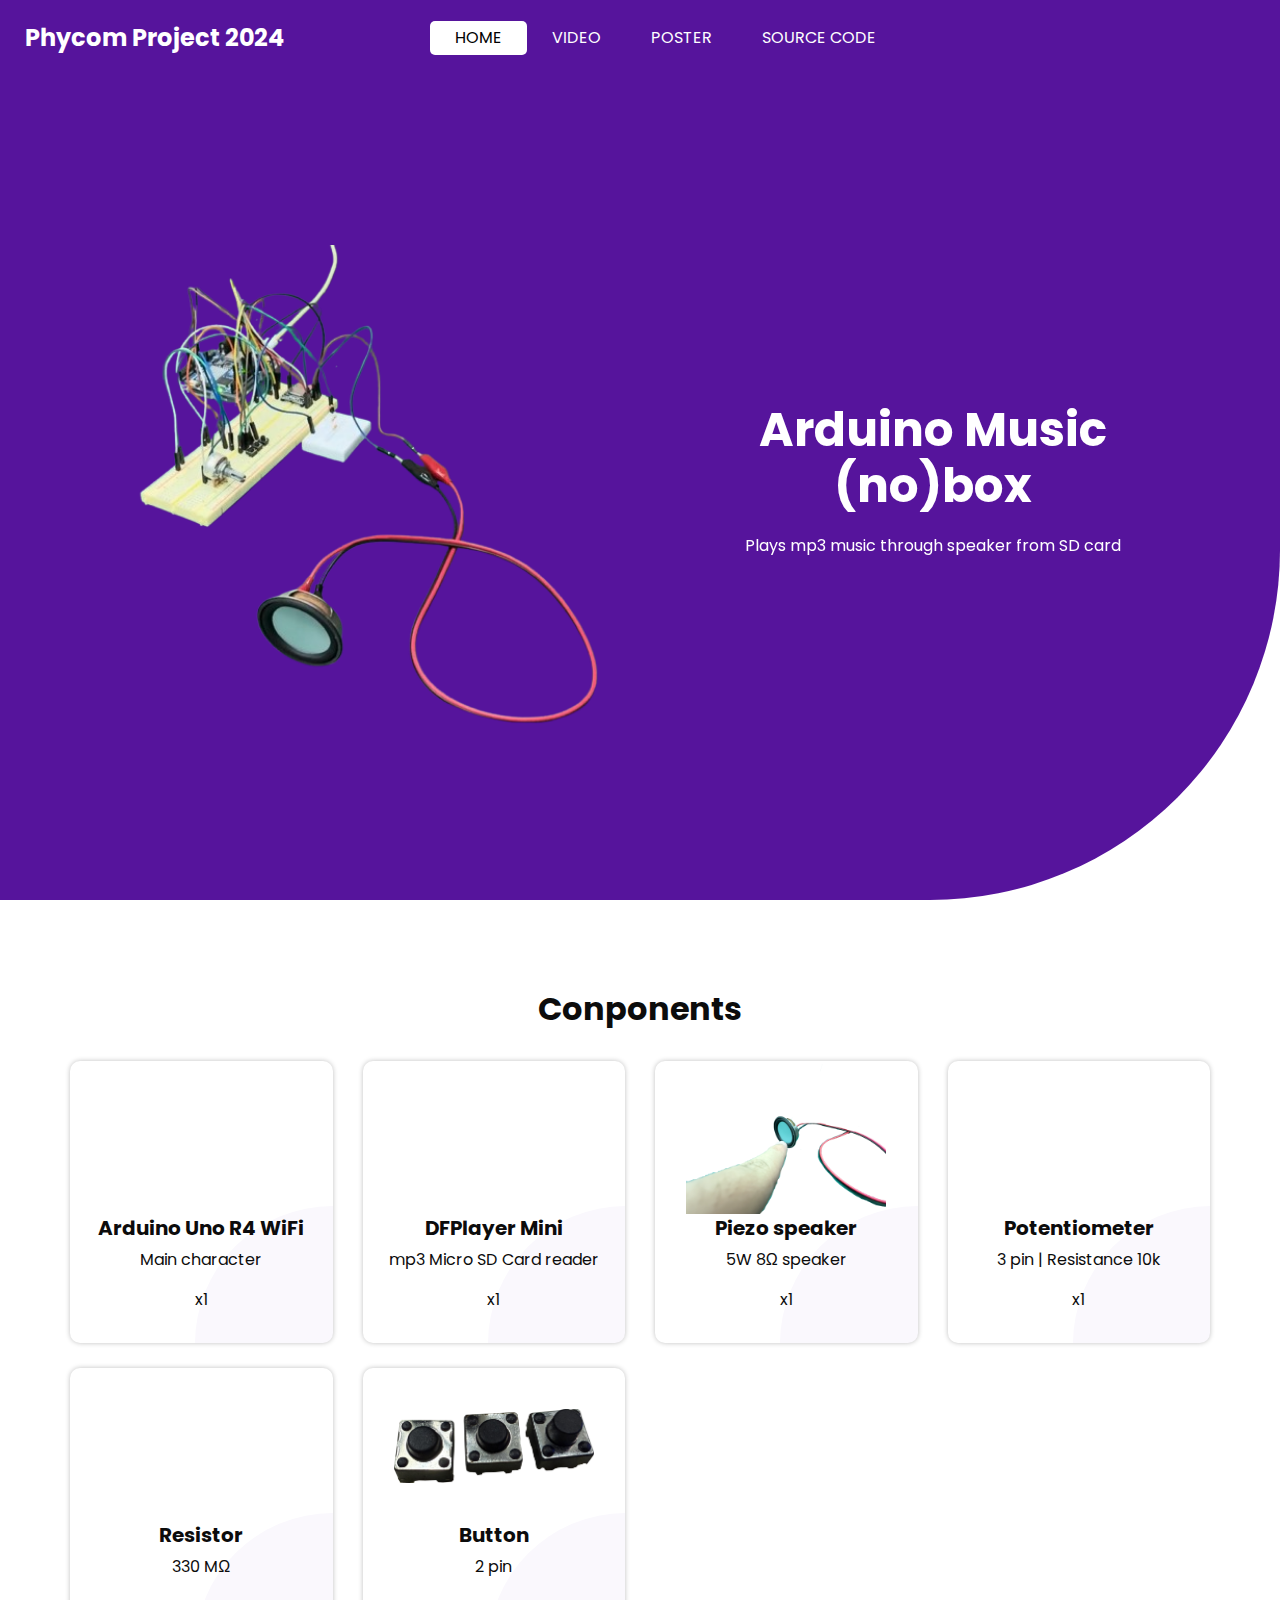
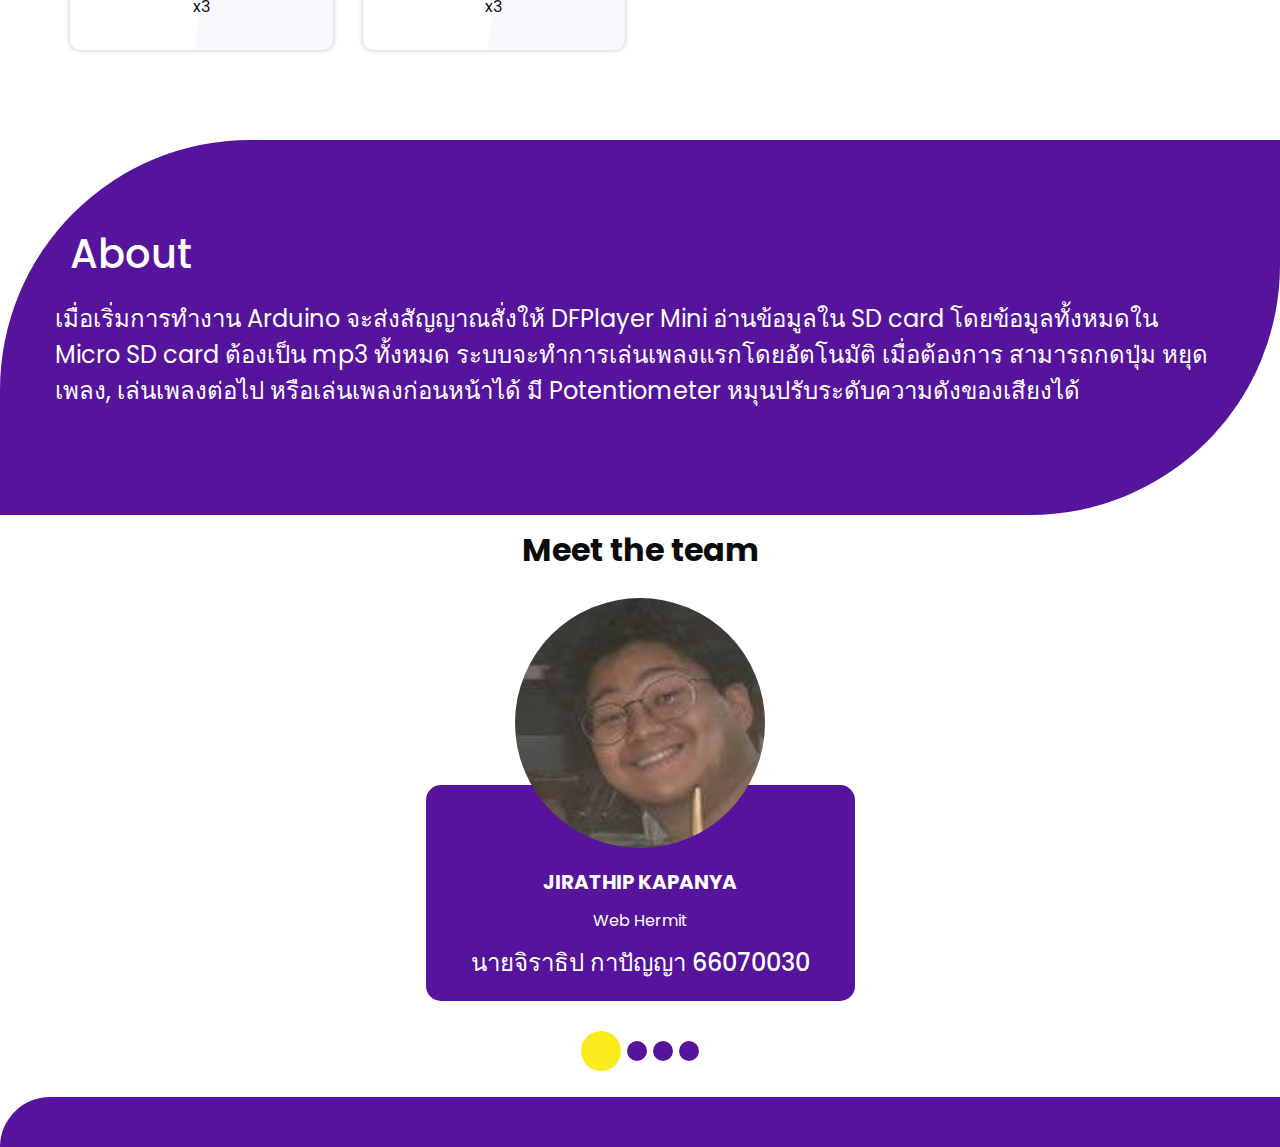
==== docs/index.html @ c596db7f "Change: Folder name" ====
<!DOCTYPE html>
<html lang="en">

<head>
  <!-- Basic -->
  <meta charset="utf-8" />
  <meta http-equiv="X-UA-Compatible" content="IE=edge" />
  <!-- Mobile Metas -->
  <meta name="viewport" content="width=device-width, initial-scale=1, shrink-to-fit=no" />
  <!-- Site Metas -->
  <meta name="keywords" content="" />
  <meta name="description" content="" />
  <meta name="author" content="" />

  <title>MoxicBuild-MusicBox</title>


  <!-- bootstrap core css -->
  <link rel="stylesheet" type="text/css" href="css/bootstrap.css" />

  <!-- font awesome style -->
  <link href="css/font-awesome.min.css" rel="stylesheet" />

  <!-- Custom styles for this template -->
  <link href="css/style.css" rel="stylesheet" />
  <!-- responsive style -->
  <link href="css/responsive.css" rel="stylesheet" />

</head>

<body>

  <div class="hero_area">
    <!-- header section strats -->
    <header class="header_section">
      <div class="container-fluid">
        <nav class="navbar navbar-expand-lg custom_nav-container ">
          <a class="navbar-brand" href="index.html">
            <span>
              Phycom Project 2024
            </span>
          </a>

          <button class="navbar-toggler" type="button" data-toggle="collapse" data-target="#navbarSupportedContent"
            aria-controls="navbarSupportedContent" aria-expanded="false" aria-label="Toggle navigation">
            <span class=""> </span>
          </button>

          <div class="collapse navbar-collapse" id="navbarSupportedContent">
            <ul class="navbar-nav  ">
              <li class="nav-item active">
                <a class="nav-link" href="index.html">Home <span class="sr-only">(current)</span></a>
              </li>
              <li class="nav-item">
                <a class="nav-link" target="_blank" href="https://youtu.be/rQjhd_Dm3DY">Video</a>
              </li>
              <li class="nav-item">
                <a class="nav-link" href="service.html">Poster</a>
              </li>
              <li class="nav-item">
                <a class="nav-link" href="https://github.com/pubethSri/arduino-music-box/blob/main/arduino/moxicbuild.ino" target="_blank">
                  Source code</a>
              </li>
            </ul>
          </div>
        </nav>
      </div>
    </header>
    <!-- end header section -->
    <!-- slider section -->
    <section class="slider_section ">
      <div id="customCarousel1" class="carousel slide" data-ride="carousel">
        <div class="carousel-inner">
          <div class="carousel-item active">
            <div class="container ">
              <div class="row">
                <div class="col-md-6">
                  <div class="img-box">
                    <img src="images/circuit.png" alt="">
                  </div>
                </div>
                <div class="col-md-6">
                  <div class="detail-box">
                    <h1>
                      Arduino Music (no)box
                    </h1>
                    <p>
                      Plays mp3 music through speaker from SD card
                    </p>
                  </div>
                </div>
              </div>
            </div>
          </div>
        </div>

    </section>
    <!-- end slider section -->
  </div>

  <!-- service section -->
  <section class="service_section layout_padding">
    <div class="container">
      <div class="heading_container">
        <h2>
          Conponents
        </h2>
      </div>
      <div class="row">
        <div class="col-md-6 col-lg-3">
          <div class="box">
            <div class="img-box">
              <img src="images/board.png" alt="">
            </div>
            <div class="detail-box">
              <h5>
                Arduino Uno R4 WiFi
              </h5>
              <p>Main character</p>
              <p>x1</p>
            </div>
          </div>
        </div>
        <div class="col-md-6 col-lg-3">
          <div class="box">
            <div class="img-box">
              <img src="images/sd.png" alt="">
            </div>
            <div class="detail-box">
              <h5>
                DFPlayer Mini
              </h5>
              <p>
                mp3 Micro SD Card reader
              </p>
              <p>x1</p>
            </div>
          </div>
        </div>
        <div class="col-md-6 col-lg-3">
          <div class="box">
            <div class="img-box">
              <img src="images/speaker.png" alt="">
            </div>
            <div class="detail-box">
              <h5>
                Piezo speaker
              </h5>
              <p>
                5W 8Ω speaker
              </p>
              <p>x1</p>
            </div>
          </div>
        </div>
        <div class="col-md-6 col-lg-3">
          <div class="box">
            <div class="img-box">
              <img src="images/bread.png" alt="">
            </div>
            <div class="detail-box">
              <h5>
                Potentiometer
              </h5>
              <p>
                3 pin | Resistance 10k
              </p>
              <p>x1</p>
            </div>
          </div>
        </div>
        <div class="col-md-6 col-lg-3">
          <div class="box">
            <div class="img-box">
              <img src="images/biscuit.png" alt="">
            </div>
            <div class="detail-box">
              <h5>
                Resistor
              </h5>
              <p>
                330 MΩ
              </p>
              <p>x3</p>
            </div>
          </div>
        </div>
        <div class="col-md-6 col-lg-3">
          <div class="box">
            <div class="img-box">
              <img src="images/button.png" alt="">
            </div>
            <div class="detail-box">
              <h5>
                Button
              </h5>
              <p>
                2 pin
              </p>
              <p>x3</p>
            </div>
          </div>
        </div>
      </div>
    </div>
  </section>
  <!-- end service section -->

  <!-- about section -->

  <section class="about_section layout_padding">
    <div class="container  ">
      <div class="row">
        <div class="col-md-6">
          <div class="detail-box">
            <div class="heading_container">
              <h1>
                About
              </h1>
            </div>
          </div>
        </div>
        <div class="detail-box">
          <p>
            เมื่อเริ่มการทำงาน Arduino จะส่งสัญญาณสั่งให้ DFPlayer Mini อ่านข้อมูลใน SD card
             โดยข้อมูลทั้งหมดใน Micro SD card ต้องเป็น mp3 ทั้งหมด ระบบจะทำการเล่นเพลงแรกโดยอัตโนมัติ
             เมื่อต้องการ สามารถกดปุ่ม หยุดเพลง, เล่นเพลงต่อไป หรือเล่นเพลงก่อนหน้าได้
             มี Potentiometer หมุนปรับระดับความดังของเสียงได้
          </p>
        </div>
      </div>
    </div>
  </section>

  <!-- end about section -->
  <div>
    <p></p>
  </div>
  <!-- client section -->
  <section class="client_section ">
    <div class="container">
      <div class="heading_container heading_center">
        <h2>
          Meet the team
        </h2>
      </div>
    </div>
    <div id="customCarousel2" class="carousel slide" data-ride="carousel" data-interval="2000">
      <div class="carousel-inner">
        <div class="carousel-item active">
          <div class="container">
            <div class="row">
              <div class="col-md-10 mx-auto">
                <div class="box">
                  <div class="img-box">
                    <img src="images/kuen.png" alt="">
                  </div>
                  <div class="detail-box">
                    <div class="client_info">
                      <div class="client_name">
                        <h5>
                          Jirathip Kapanya
                        </h5>
                      </div>
                      <div><p>Web Hermit</p></div>
                    </div>
                    <h4>
                      นายจิราธิป กาปัญญา 66070030
                    </h4>
                  </div>
                </div>
              </div>
            </div>
          </div>
        </div>
        <div class="carousel-item">
          <div class="container">
            <div class="row">
              <div class="col-md-10 mx-auto">
                <div class="box">
                  <div class="img-box">
                    <img src="images/client.jpg" alt="">
                  </div>
                  <div class="detail-box">
                    <div class="client_info">
                      <div class="client_name">
                        <h5>
                          Phatsakorn Hiakhruea
                        </h5>
                      </div>
                      <div><p>Poster Fairy</p></div>
                    </div>
                    <h4>
                      นายพรรษกร เฮียะเครือ 660700129
                    </h4>
                  </div>
                </div>
              </div>
            </div>
          </div>
        </div>
        <div class="carousel-item">
          <div class="container">
            <div class="row">
              <div class="col-md-10 mx-auto">
                <div class="box">
                  <div class="img-box">
                    <img src="images/client.jpg" alt="">
                  </div>
                  <div class="detail-box">
                    <div class="client_info">
                      <div class="client_name">
                        <h5>
                          Pattarathida Khuntula
                        </h5>
                      </div>
                      <div><p>Poster Fairy</p></div>
                    </div>
                    <h4>
                      นายภัทรธิดา ขันธุลา 660700147
                    </h4>
                  </div>
                </div>
              </div>
            </div>
          </div>
        </div>
        <div class="carousel-item">
          <div class="container">
            <div class="row">
              <div class="col-md-10 mx-auto">
                <div class="box">
                  <div class="img-box">
                    <a target="_blank" href="https://youtu.be/V2p0VhDA1pE">
                      <img src="images/cruz.png" alt="">
                    </a>
                  </div>
                  <div class="detail-box">
                    <div class="client_info">
                      <div class="client_name">
                        <h5>
                          Pubeth Sriwattana
                        </h5>
                      </div>
                      <div><p>Video Wizard</p></div>
                    </div>
                    <h4>
                      นายภูเบศ ศรีวัฒนา 660700158
                    </h4>
                  </div>
                </div>
              </div>
            </div>
          </div>
        </div>
      </div>
      <ol class="carousel-indicators">
        <li data-target="#customCarousel2" data-slide-to="0" class="active"></li>
        <li data-target="#customCarousel2" data-slide-to="1"></li>
        <li data-target="#customCarousel2" data-slide-to="2"></li>
        <li data-target="#customCarousel2" data-slide-to="3"></li>
      </ol>
    </div>
  </section>
  <!-- end client section -->

  <p></p>

  <div class="footer_container">
    <!-- info section -->

    <section class="info_section ">
      <div class="container">
      </div>
    </section>

    <!-- end info section -->
  </div>

  <!-- jQery -->
  <script src="js/jquery-3.4.1.min.js"></script>
  <!-- popper js -->
  <script src="https://cdn.jsdelivr.net/npm/popper.js@1.16.0/dist/umd/popper.min.js"
    integrity="sha384-Q6E9RHvbIyZFJoft+2mJbHaEWldlvI9IOYy5n3zV9zzTtmI3UksdQRVvoxMfooAo" crossorigin="anonymous">
    </script>
  <!-- bootstrap js -->
  <script src="js/bootstrap.js"></script>
  <script src="js/custom.js"></script>

</body>

</html>
---- docs/css/style.css ----
@import url("https://fonts.googleapis.com/css2?family=Poppins:wght@400;600;700&display=swap");
body {
  font-family: "Poppins", sans-serif;
  color: #0c0c0c;
  background-color: #ffffff;
  overflow-x: hidden;
}

.layout_padding {
  padding: 90px 0;
}

.layout_margin {
  margin: 90px 0;
}

.layout_padding2 {
  padding: 75px 0;
}

.layout_padding2-top {
  padding-top: 75px;
}

.layout_padding2-bottom {
  padding-bottom: 75px;
}

.layout_padding-top {
  padding-top: 90px;
}

.layout_padding-bottom {
  padding-bottom: 90px;
}

.heading_container {
  display: -webkit-box;
  display: -ms-flexbox;
  display: flex;
  -webkit-box-orient: vertical;
  -webkit-box-direction: normal;
      -ms-flex-direction: column;
          flex-direction: column;
  -webkit-box-align: start;
      -ms-flex-align: start;
          align-items: flex-start;
}

.heading_container h2 {
  position: relative;
  font-weight: bold;
}

.heading_container h2 span {
  color: #bd9ede;
}

.heading_container.heading_center {
  -webkit-box-align: center;
      -ms-flex-align: center;
          align-items: center;
  text-align: center;
}

a,
a:hover,
a:focus {
  text-decoration: none;
}

a:hover,
a:focus {
  color: initial;
}

.btn,
.btn:focus {
  outline: none !important;
  -webkit-box-shadow: none;
          box-shadow: none;
}

/*header section*/
.hero_area {
  position: relative;
  min-height: 100vh;
  display: -webkit-box;
  display: -ms-flexbox;
  display: flex;
  -webkit-box-orient: vertical;
  -webkit-box-direction: normal;
      -ms-flex-direction: column;
          flex-direction: column;
  background-color: #56149c;
  border-radius: 0 0 350px 0;
}

.sub_page .hero_area {
  min-height: auto;
  border-radius: 0 0 45px 0;
}

.header_section {
  padding: 15px 0;
}

.header_section .container-fluid {
  padding-right: 250px;
  padding-left: 25px;
}

.navbar-brand span {
  font-weight: bold;
  color: #ffffff;
  font-size: 24px;
}

.custom_nav-container {
  padding: 0;
}

.custom_nav-container .navbar-nav {
  margin: auto;
}

.custom_nav-container .navbar-nav .nav-item .nav-link {
  padding: 5px 25px;
  color: #ffffff;
  text-align: center;
  text-transform: uppercase;
  border-radius: 5px;
  -webkit-transition: all 0.3s;
  transition: all 0.3s;
}

.custom_nav-container .navbar-nav .nav-item:hover .nav-link, .custom_nav-container .navbar-nav .nav-item.active .nav-link {
  color: #000000;
  background-color: #ffffff;
}

.custom_nav-container .navbar-toggler {
  outline: none;
}

.custom_nav-container .navbar-toggler {
  padding: 0;
  width: 37px;
  height: 42px;
  -webkit-transition: all 0.3s;
  transition: all 0.3s;
}

.custom_nav-container .navbar-toggler span {
  display: block;
  width: 35px;
  height: 4px;
  background-color: #ffffff;
  margin: 7px 0;
  -webkit-transition: all 0.3s;
  transition: all 0.3s;
  position: relative;
  border-radius: 5px;
  transition: all 0.3s;
}

.custom_nav-container .navbar-toggler span::before, .custom_nav-container .navbar-toggler span::after {
  content: "";
  position: absolute;
  left: 0;
  height: 100%;
  width: 100%;
  background-color: #ffffff;
  top: -10px;
  border-radius: 5px;
  -webkit-transition: all 0.3s;
  transition: all 0.3s;
}

.custom_nav-container .navbar-toggler span::after {
  top: 10px;
}

.custom_nav-container .navbar-toggler[aria-expanded="true"] {
  -webkit-transform: rotate(360deg);
          transform: rotate(360deg);
}

.custom_nav-container .navbar-toggler[aria-expanded="true"] span {
  -webkit-transform: rotate(45deg);
          transform: rotate(45deg);
}

.custom_nav-container .navbar-toggler[aria-expanded="true"] span::before, .custom_nav-container .navbar-toggler[aria-expanded="true"] span::after {
  -webkit-transform: rotate(90deg);
          transform: rotate(90deg);
  top: 0;
}

.custom_nav-container .navbar-toggler[aria-expanded="true"] .s-1 {
  -webkit-transform: rotate(45deg);
          transform: rotate(45deg);
  margin: 0;
  margin-bottom: -4px;
}

.custom_nav-container .navbar-toggler[aria-expanded="true"] .s-2 {
  display: none;
}

.custom_nav-container .navbar-toggler[aria-expanded="true"] .s-3 {
  -webkit-transform: rotate(-45deg);
          transform: rotate(-45deg);
  margin: 0;
  margin-top: -4px;
}

.custom_nav-container .navbar-toggler[aria-expanded="false"] .s-1,
.custom_nav-container .navbar-toggler[aria-expanded="false"] .s-2,
.custom_nav-container .navbar-toggler[aria-expanded="false"] .s-3 {
  -webkit-transform: none;
          transform: none;
}

.quote_btn-container {
  display: -webkit-box;
  display: -ms-flexbox;
  display: flex;
  -webkit-box-align: center;
      -ms-flex-align: center;
          align-items: center;
}

.quote_btn-container a {
  color: #000000;
  text-transform: uppercase;
}

.quote_btn-container a span {
  margin-left: 5px;
}

.quote_btn-container a:hover {
  color: #f8842b;
}

.quote_btn-container .quote_btn {
  display: inline-block;
  padding: 5px 25px;
  background-color: #f8842b;
  color: #ffffff;
  border-radius: 5px;
  -webkit-transition: all 0.3s;
  transition: all 0.3s;
  border: 1px solid #f8842b;
}

.quote_btn-container .quote_btn:hover {
  color: #ffffff;
  -webkit-transform: translateY(-3px);
          transform: translateY(-3px);
}

/*end header section*/
/* slider section */
.slider_section {
  -webkit-box-flex: 1;
      -ms-flex: 1;
          flex: 1;
  display: -webkit-box;
  display: -ms-flexbox;
  display: flex;
  -webkit-box-align: center;
      -ms-flex-align: center;
          align-items: center;
  padding: 45px 0;
}

.slider_section .row {
  -webkit-box-align: center;
      -ms-flex-align: center;
          align-items: center;
}

.slider_section #customCarousel1 {
  width: 100%;
  position: unset;
}

.slider_section .detail-box {
  text-align: center;
  color: #ffffff;
}

.slider_section .detail-box h1 {
  font-size: 47px;
  font-weight: bold;
  margin-bottom: 20px;
}

.slider_section .detail-box .btn-box {
  display: -webkit-box;
  display: -ms-flexbox;
  display: flex;
  -webkit-box-pack: center;
      -ms-flex-pack: center;
          justify-content: center;
  margin: 0 -5px;
  margin-top: 45px;
}

.slider_section .detail-box .btn-box a {
  margin: 5px;
  text-align: center;
  width: 185px;
}

.slider_section .detail-box .btn-box .btn1 {
  display: inline-block;
  padding: 12px 15px;
  background-color: #bd9ede;
  color: #ffffff;
  border-radius: 5px;
  -webkit-transition: all 0.3s;
  transition: all 0.3s;
  border: 1px solid #56149c;
}

.slider_section .detail-box .btn-box .btn1:hover {
  color: #ffffff;
  -webkit-transform: translateY(-3px);
          transform: translateY(-3px);
}

.slider_section .img-box img {
  width: 100%;
}

.slider_section .carousel-indicators {
  position: unset;
  margin: 0;
  -webkit-box-pack: center;
      -ms-flex-pack: center;
          justify-content: center;
  -webkit-box-align: center;
      -ms-flex-align: center;
          align-items: center;
  margin-top: 45px;
}

.service_section {
  text-align: center;
}

.service_section .heading_container {
  -webkit-box-align: center;
      -ms-flex-align: center;
          align-items: center;
}

.service_section .box {
  margin-top: 25px;
  padding: 15px;
  border-radius: 10px;
  -webkit-box-shadow: 0 0 5px 0 rgba(0, 0, 0, 0.25);
          box-shadow: 0 0 5px 0 rgba(0, 0, 0, 0.25);
  position: relative;
  overflow: hidden;
  -webkit-transition: all 0.3s;
  transition: all 0.3s;
}

.service_section .box::before {
  content: "";
  width: 275px;
  height: 275px;
  position: absolute;
  right: -137.5px;
  bottom: -137.5px;
  background-color: #faf8fd;
  z-index: -1;
  border-radius: 100%;
  -webkit-transition: all 0.3s;
  transition: all 0.3s;
}

.service_section .box .img-box {
  display: -webkit-box;
  display: -ms-flexbox;
  display: flex;
  -webkit-box-pack: center;
      -ms-flex-pack: center;
          justify-content: center;
  -webkit-box-align: center;
      -ms-flex-align: center;
          align-items: center;
  height: 125px;
  border-radius: 15px;
  -webkit-transition: all 0.3s;
  transition: all 0.3s;
}

.service_section .box .img-box img {
  width: 200px;
  -webkit-transition: all 0.3s;
  transition: all 0.3s;
}

.service_section .box .detail-box {
  margin-top: 15px;
}

.service_section .box .detail-box h5 {
  font-weight: bold;
  position: relative;
}

.service_section .box .detail-box a {
  color: inherit;
}

.service_section .box:hover {
  color: #ffffff;
}

.service_section .box:hover::before {
  -webkit-transform: scale(5);
          transform: scale(5);
  background-color: #56149c;
}

.service_section .box:hover img {
  -webkit-filter: invert(1);
          filter: invert(1);
}

.service_section .btn-box {
  display: -webkit-box;
  display: -ms-flexbox;
  display: flex;
  -webkit-box-pack: center;
      -ms-flex-pack: center;
          justify-content: center;
  margin-top: 45px;
}

.service_section .btn-box a {
  display: inline-block;
  padding: 10px 45px;
  background-color: #965bd6;
  color: #ffffff;
  border-radius: 5px;
  -webkit-transition: all 0.3s;
  transition: all 0.3s;
  border: 1px solid #965bd6;
}

.service_section .btn-box a:hover {
  color: #ffffff;
  -webkit-transform: translateY(-3px);
          transform: translateY(-3px);
}

.about_section {
  background-color: #56149c;
  color: #ffffff;
  border-radius: 250px 0 250px 0;
}

.about_section .row {
  -webkit-box-align: center;
      -ms-flex-align: center;
          align-items: center;
}

.about_section .img-box {
  position: relative;
}

.about_section .img-box img {
  width: 100%;
}

.about_section .detail-box p {
  font-size: 24px;
  margin-top: 15px;
}

.about_section .detail-box a {
  display: inline-block;
  padding: 10px 45px;
  background-color: #f8842b;
  color: #ffffff;
  border-radius: 5px;
  -webkit-transition: all 0.3s;
  transition: all 0.3s;
  border: 1px solid #f8842b;
  margin-top: 15px;
}

.about_section .detail-box a:hover {
  color: #ffffff;
  -webkit-transform: translateY(-3px);
          transform: translateY(-3px);
}

.client_section .box {
  display: -webkit-box;
  display: -ms-flexbox;
  display: flex;
  -webkit-box-orient: vertical;
  -webkit-box-direction: normal;
      -ms-flex-direction: column;
          flex-direction: column;
  -webkit-box-align: center;
      -ms-flex-align: center;
          align-items: center;
  margin: 20px 0;
  text-align: center;
}

.client_section .box .img-box {
  width: 250px;
  height: 250px;
  min-width: 125px;
  position: relative;
  margin-bottom: -62.5px;
}

.client_section .box .img-box img {
  width: 100%;
  border-radius: 100%;
}

.client_section .box .client_info .client_name h5 {
  font-weight: bold;
  margin-bottom: 0;
  text-transform: uppercase;
}

.client_section .box .client_info .client_name h6 {
  margin-bottom: 0;
  color: #56149c;
  font-weight: normal;
  font-size: 15px;
  text-transform: uppercase;
}

.client_section .box .client_info i {
  font-size: 24px;
}

.client_section .box p {
  margin-top: 15px;
}

.client_section .box .detail-box {
  background-color: #ffffff;
  background-color: #56149c;
  color: #ffffff;
  border-radius: 15px;
  padding: 85px 45px 15px 45px;
}

.client_section .carousel-indicators {
  position: unset;
  margin: 0;
  -webkit-box-pack: center;
      -ms-flex-pack: center;
          justify-content: center;
  -webkit-box-align: center;
      -ms-flex-align: center;
          align-items: center;
}

.client_section .carousel-indicators li {
  background-color: #56149c;
  width: 20px;
  height: 20px;
  border-radius: 100%;
  opacity: 1;
}

.client_section .carousel-indicators li.active {
  width: 40px;
  height: 40px;
  background-color: #faec1c;
}

.footer_container {
  background-color: #56149c;
  color: #ffffff;
  padding-top: 50px;
}
---- docs/css/responsive.css ----
@media (max-width: 1300px) {
  .footer_container {
    border-radius: 250px 0 0 0;
  }
}

@media (max-width: 1120px) {}

@media (max-width: 992px) {
  .hero_area {
    height: auto;
  }

  .quote_btn-container {
    display: none;
  }

  .custom_nav-container .navbar-nav {
    margin: 0;
    margin-left: auto;
    align-items: center;
  }

  .custom_nav-container .navbar-nav {
    padding-top: 15px;
  }


  .custom_nav-container .navbar-nav .nav-item .nav-link {
    padding: 5px 25px;
    margin: 5px 0;
  }

  .slider_section {
    padding: 75px 0;
  }

  .contact_section .img-box {
    margin-top: 45px;
  }

  .info_section .row>div:nth-child(1) {
    margin-bottom: 25px;
  }

  .info_section .row>div:nth-child(2) {
    margin-bottom: 25px;
  }
}

@media (max-width: 768px) {
  .hero_area {
    border-radius: 0 0 250px 0;
  }

  .slider_section .detail-box {
    margin-top: 45px;
  }

  .about_section {
    border-radius: 150px 0 150px 0;
  }

  .about_section .img-box {
    margin-top: 45px;
  }

  .contact_section .row {
    flex-direction: column-reverse;
  }

  .contact_section .map_container {
    margin-left: 0;
    margin-bottom: 45px;
    height: 375px;
  }

  .info_section .row>div:nth-child(3) {
    margin-bottom: 35px;
  }

  .info_section .row>div {
    display: flex;
    flex-direction: column;
    align-items: center;
    text-align: center;

  }

  .info_section .info_links {
    align-items: center;
  }

  .info_section form input {
    text-align: center;
  }
}

@media (max-width: 576px) {}

@media (max-width: 480px) {}

@media (max-width: 420px) {}

@media (max-width: 376px) {}

@media (min-width: 1200px) {
  .container {
    max-width: 1170px;
  }
}
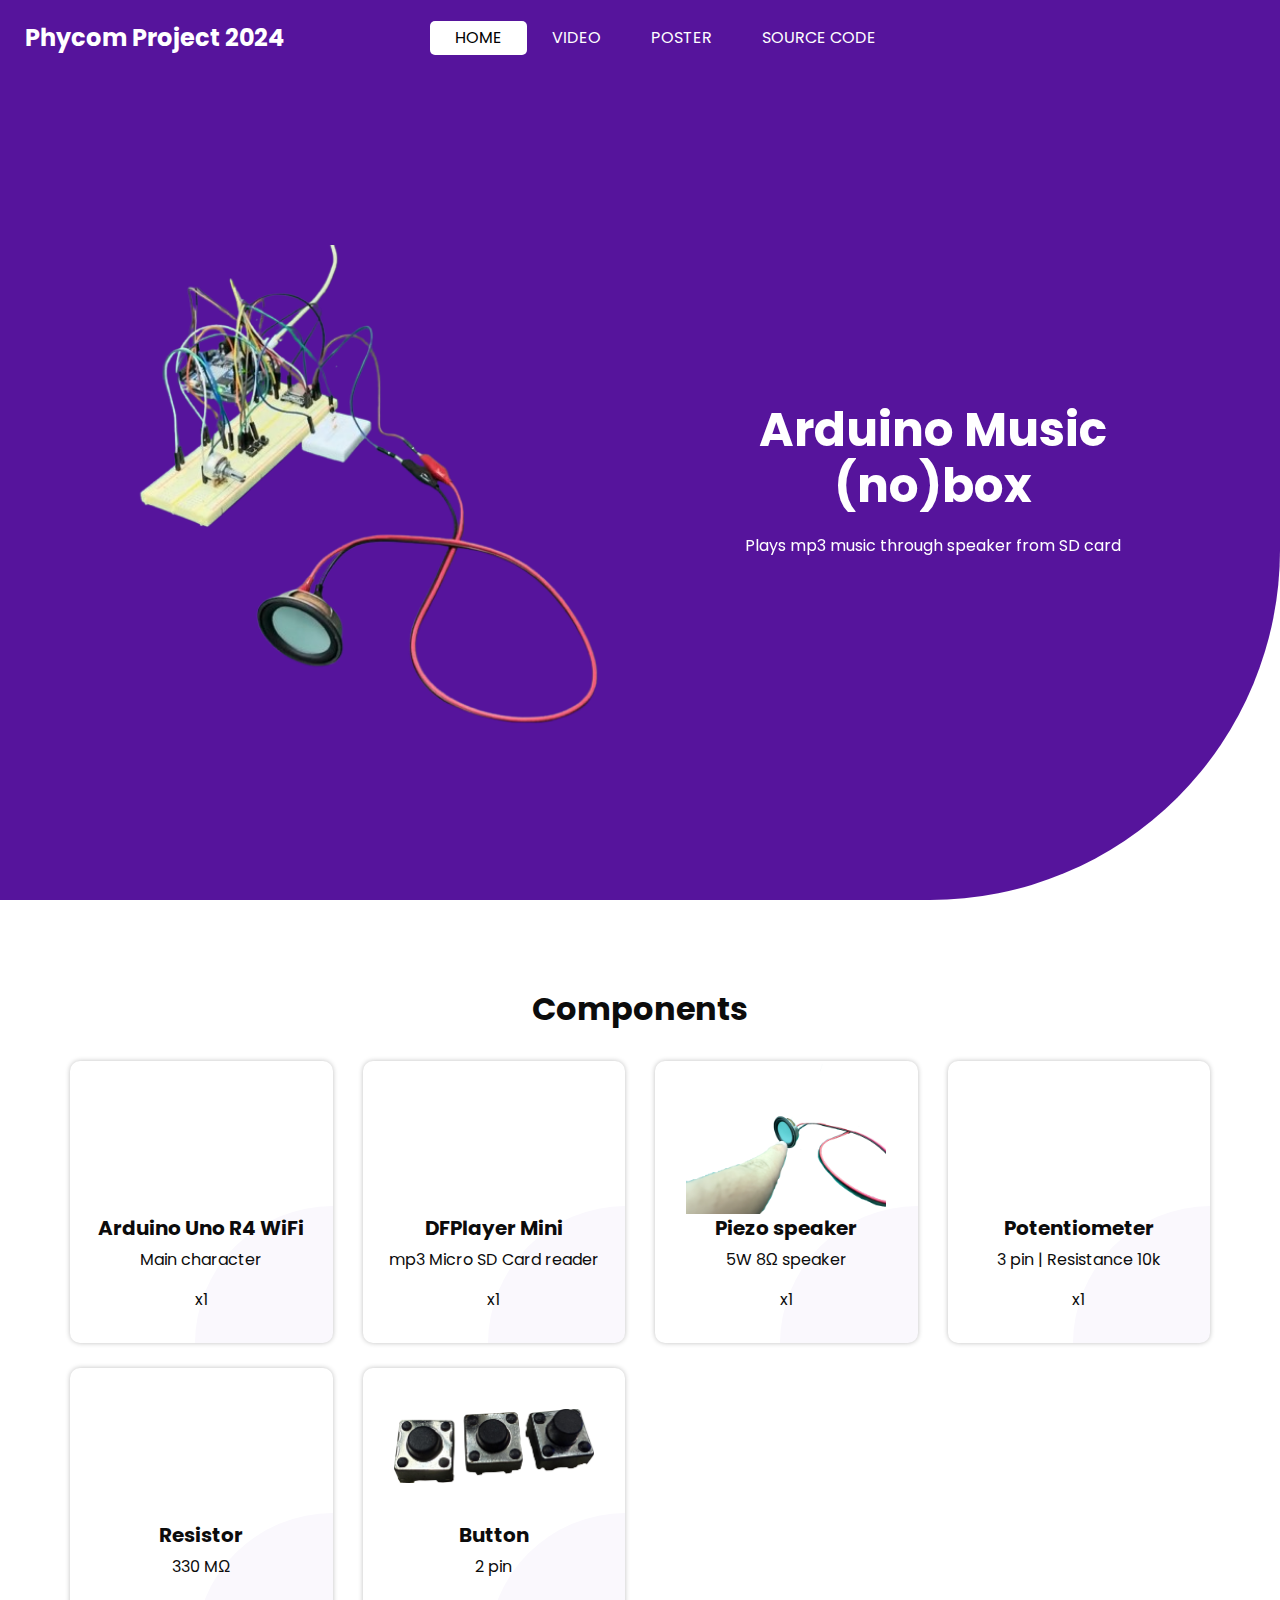
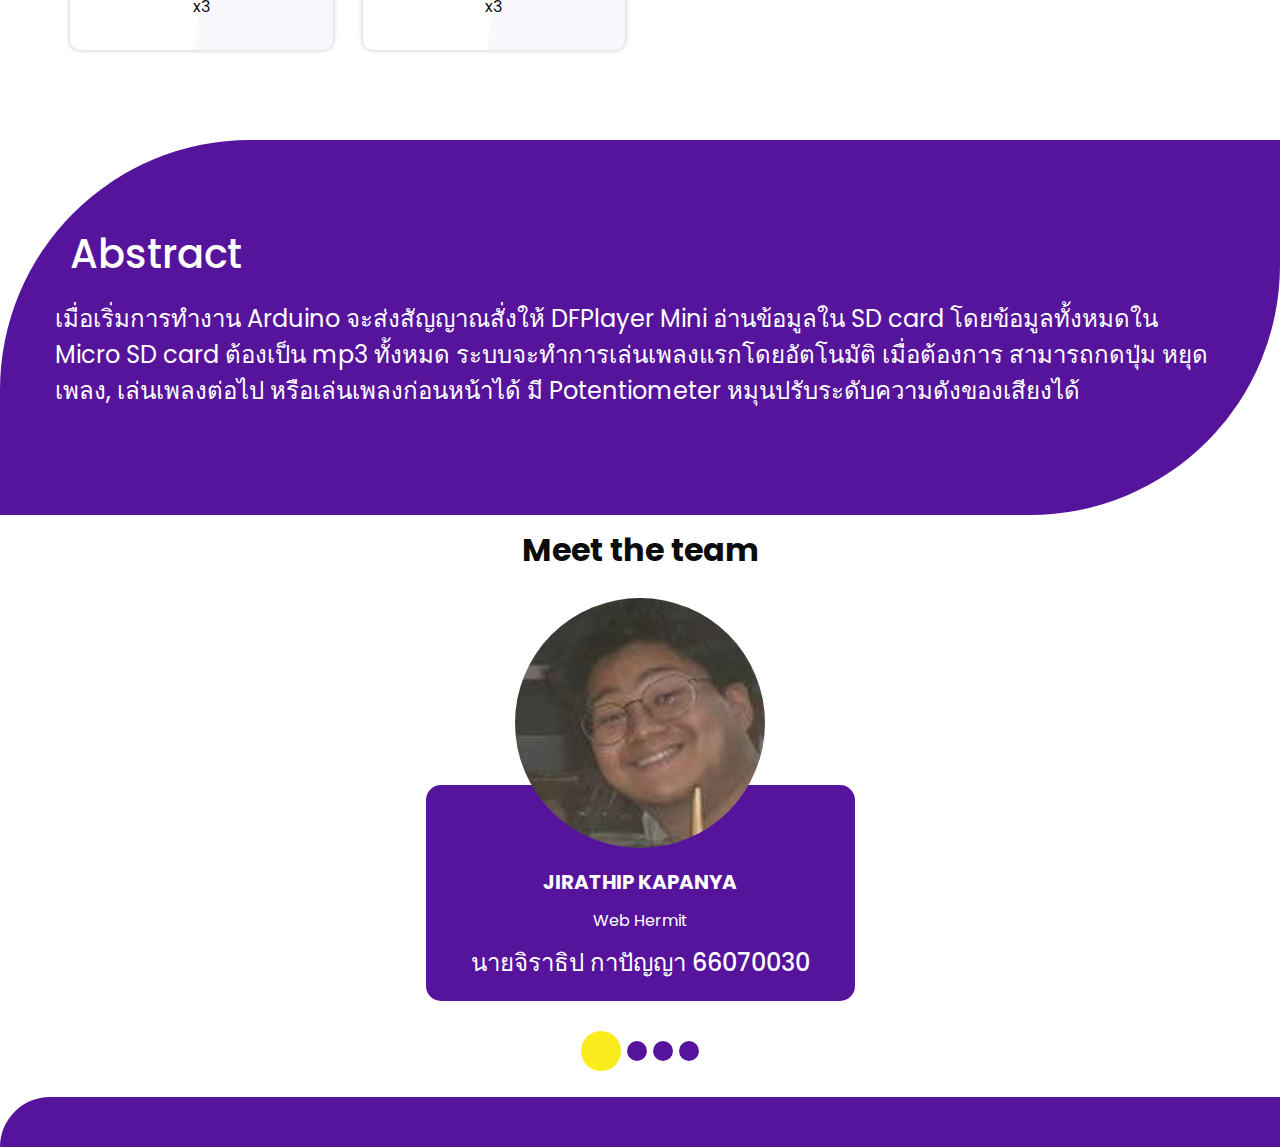
==== commit 38b356c4: "change: fix some words" ====
--- a/docs/index.html
+++ b/docs/index.html
@@ -103,7 +103,7 @@
     <div class="container">
       <div class="heading_container">
         <h2>
-          Conponents
+          Components
         </h2>
       </div>
       <div class="row">
@@ -215,7 +215,7 @@
           <div class="detail-box">
             <div class="heading_container">
               <h1>
-                About
+                Abstract
               </h1>
             </div>
           </div>
